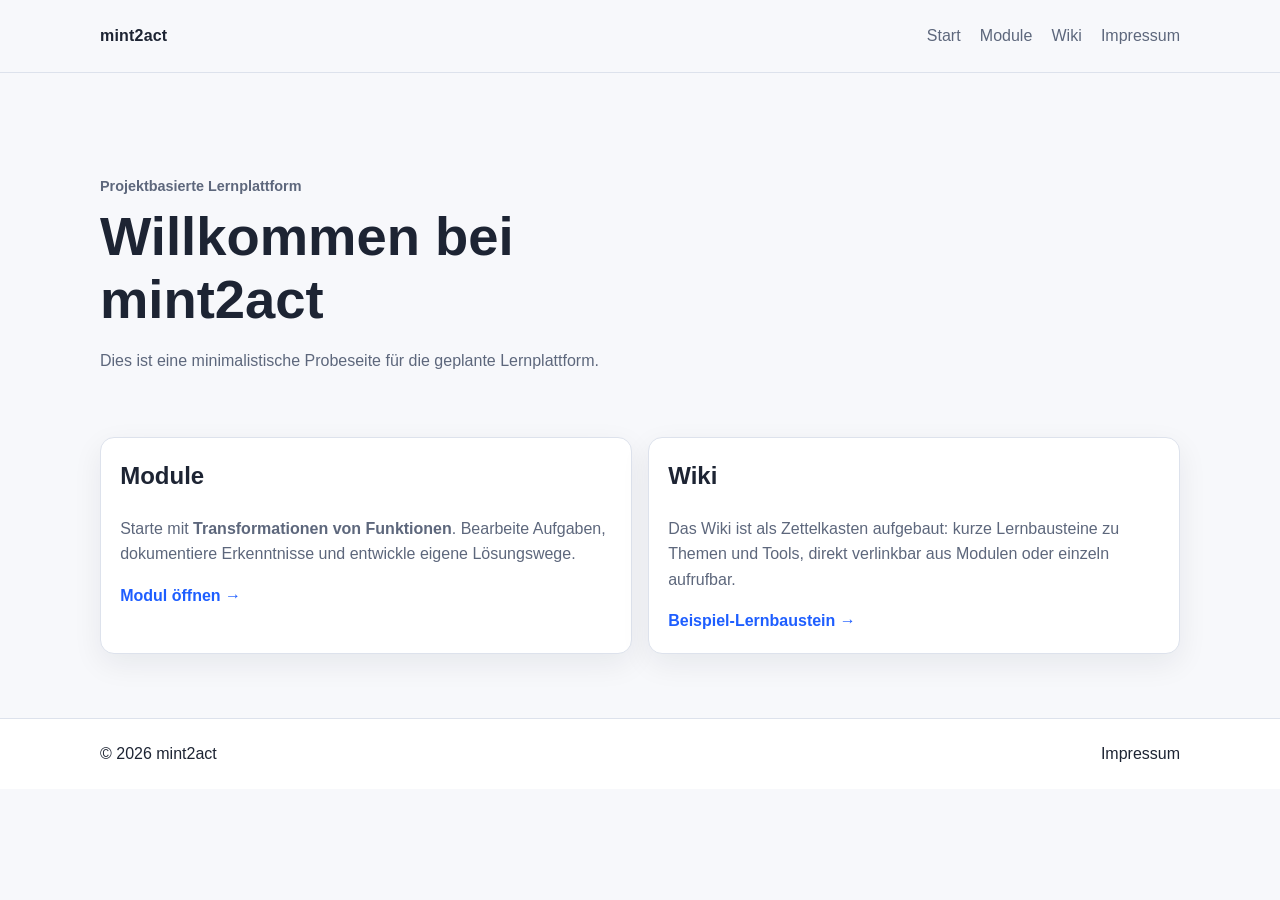
==== index.html @ 80e1b382 "Vereinfache Hero-Bereich der Startseite für Probesite" ====
<!DOCTYPE html>
<html lang="de">
  <head>
    <meta charset="UTF-8" />
    <meta name="viewport" content="width=device-width, initial-scale=1.0" />
    <title>mint2act | Projektbasiertes MINT-Lernen</title>
    <link rel="stylesheet" href="style.css" />
  </head>
  <body>
    <header class="site-header">
      <div class="container nav-wrap">
        <a class="brand" href="index.html">mint2act</a>
        <button class="menu-toggle" aria-expanded="false" aria-controls="main-nav">Menü</button>
        <nav id="main-nav" class="main-nav" aria-label="Hauptnavigation">
          <a href="index.html">Start</a>
          <a href="module/transformationen-von-funktionen.html">Module</a>
          <a href="wiki/lernbaustein-beispiel.html">Wiki</a>
          <a href="impressum.html">Impressum</a>
        </nav>
      </div>
    </header>

    <main>
      <section class="hero container">
        <p class="eyebrow">Projektbasierte Lernplattform</p>
        <h1>Willkommen bei mint2act</h1>
        <p>Dies ist eine minimalistische Probeseite für die geplante Lernplattform.</p>
      </section>

      <section class="container cards" aria-label="Bereiche der Plattform">
        <article class="card">
          <h2>Module</h2>
          <p>
            Starte mit <strong>Transformationen von Funktionen</strong>. Bearbeite Aufgaben,
            dokumentiere Erkenntnisse und entwickle eigene Lösungswege.
          </p>
          <a href="module/transformationen-von-funktionen.html">Modul öffnen →</a>
        </article>

        <article class="card">
          <h2>Wiki</h2>
          <p>
            Das Wiki ist als Zettelkasten aufgebaut: kurze Lernbausteine zu Themen und Tools,
            direkt verlinkbar aus Modulen oder einzeln aufrufbar.
          </p>
          <a href="wiki/lernbaustein-beispiel.html">Beispiel-Lernbaustein →</a>
        </article>
      </section>
    </main>

    <footer class="site-footer">
      <div class="container footer-content">
        <p>© <span id="year"></span> mint2act</p>
        <a href="impressum.html">Impressum</a>
      </div>
    </footer>

    <script>
      const menuToggle = document.querySelector('.menu-toggle');
      const nav = document.querySelector('#main-nav');

      menuToggle?.addEventListener('click', () => {
        const expanded = menuToggle.getAttribute('aria-expanded') === 'true';
        menuToggle.setAttribute('aria-expanded', String(!expanded));
        nav.classList.toggle('open');
      });

      document.querySelector('#year').textContent = new Date().getFullYear();
    </script>
  </body>
</html>
---- style.css ----
:root {
  --bg: #f7f8fb;
  --surface: #ffffff;
  --text: #1d2433;
  --muted: #5d677c;
  --line: #dde2ec;
  --accent: #1e5eff;
  --accent-contrast: #ffffff;
  --radius: 14px;
  --shadow: 0 10px 30px rgba(17, 24, 39, 0.07);
}

* {
  box-sizing: border-box;
}

body {
  margin: 0;
  font-family: Inter, "Segoe UI", Roboto, Arial, sans-serif;
  background: var(--bg);
  color: var(--text);
  line-height: 1.6;
}

a {
  color: inherit;
  text-decoration: none;
}

.container {
  width: min(1080px, 92%);
  margin: 0 auto;
}

.site-header {
  position: sticky;
  top: 0;
  background: rgba(247, 248, 251, 0.95);
  backdrop-filter: blur(8px);
  border-bottom: 1px solid var(--line);
}

.nav-wrap {
  display: flex;
  align-items: center;
  justify-content: space-between;
  gap: 1rem;
  min-height: 72px;
}

.brand {
  font-weight: 700;
  letter-spacing: 0.2px;
}

.main-nav {
  display: flex;
  gap: 1.2rem;
}

.main-nav a {
  color: var(--muted);
  font-weight: 500;
}

.main-nav a:hover,
.main-nav a:focus-visible {
  color: var(--text);
}

.menu-toggle {
  display: none;
  border: 1px solid var(--line);
  background: var(--surface);
  border-radius: 10px;
  padding: 0.45rem 0.75rem;
}

.hero {
  padding: 5.5rem 0 3rem;
}

.eyebrow {
  display: inline-block;
  margin-bottom: 0.5rem;
  color: var(--accent);
  font-size: 0.9rem;
  font-weight: 600;
}

h1 {
  margin: 0;
  max-width: 18ch;
  line-height: 1.15;
  font-size: clamp(2rem, 6vw, 3.4rem);
}

.hero p {
  max-width: 58ch;
  color: var(--muted);
}

.cards {
  display: grid;
  gap: 1rem;
  grid-template-columns: repeat(auto-fit, minmax(240px, 1fr));
  padding-bottom: 4rem;
}

.card {
  background: var(--surface);
  border: 1px solid var(--line);
  border-radius: var(--radius);
  box-shadow: var(--shadow);
  padding: 1.2rem;
}

.card h2 {
  margin-top: 0;
}

.card p {
  color: var(--muted);
}

.card a {
  color: var(--accent);
  font-weight: 600;
}

.site-footer {
  border-top: 1px solid var(--line);
  background: var(--surface);
}

.footer-content {
  min-height: 70px;
  display: flex;
  align-items: center;
  justify-content: space-between;
  gap: 1rem;
}

@media (max-width: 760px) {
  .menu-toggle {
    display: inline-block;
  }

  .main-nav {
    display: none;
    position: absolute;
    top: 72px;
    right: 4%;
    flex-direction: column;
    background: var(--surface);
    border: 1px solid var(--line);
    border-radius: 12px;
    box-shadow: var(--shadow);
    padding: 0.85rem;
    min-width: 180px;
  }

  .main-nav.open {
    display: flex;
  }
}
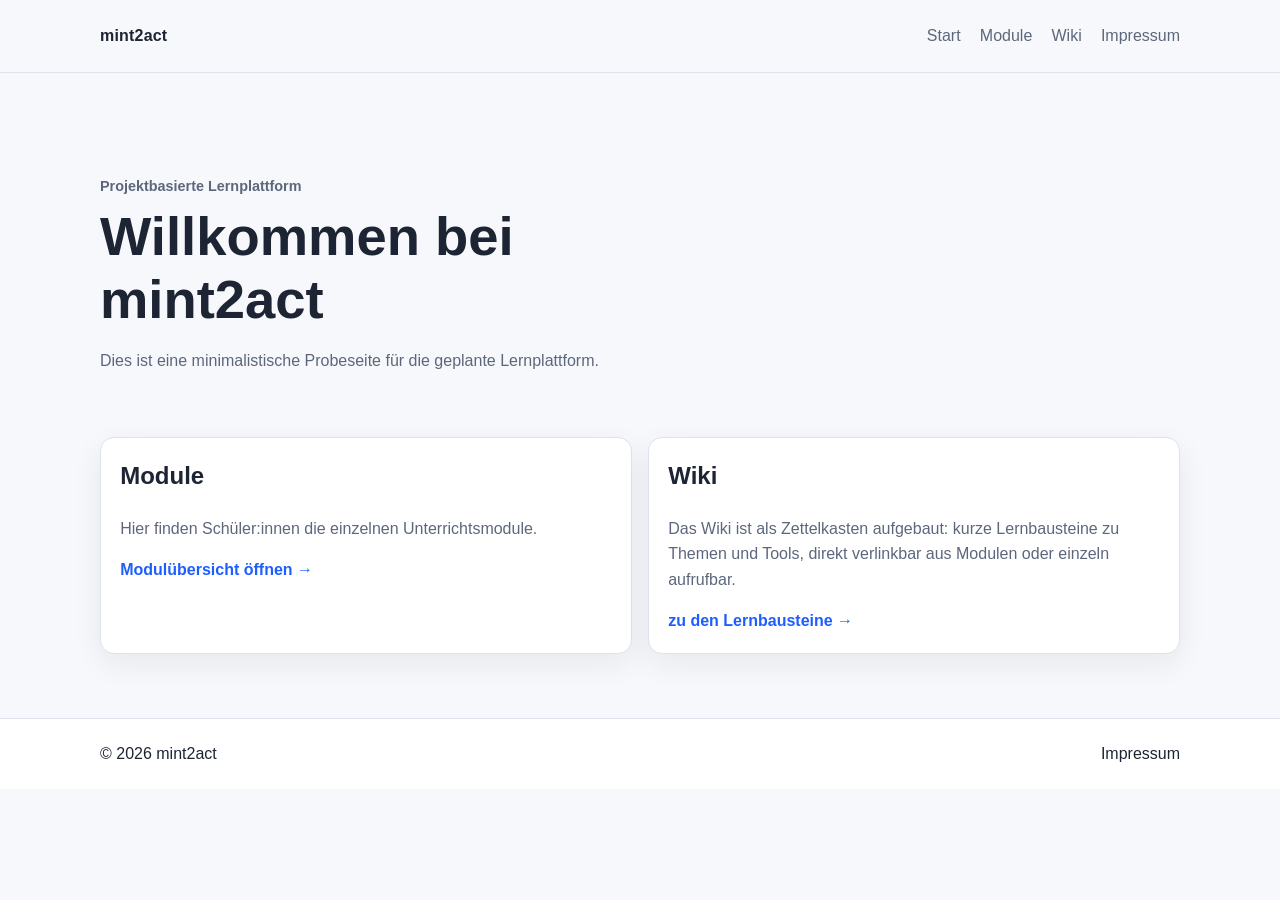
==== commit eac8f67b: "Ergänze Übersichtsseiten für Module und Wiki" ====
--- a/index.html
+++ b/index.html
@@ -13,8 +13,8 @@
         <button class="menu-toggle" aria-expanded="false" aria-controls="main-nav">Menü</button>
         <nav id="main-nav" class="main-nav" aria-label="Hauptnavigation">
           <a href="index.html">Start</a>
-          <a href="module/transformationen-von-funktionen.html">Module</a>
-          <a href="wiki/lernbaustein-beispiel.html">Wiki</a>
+          <a href="module/index.html">Module</a>
+          <a href="wiki/index.html">Wiki</a>
           <a href="impressum.html">Impressum</a>
         </nav>
       </div>
@@ -30,11 +30,8 @@
       <section class="container cards" aria-label="Bereiche der Plattform">
         <article class="card">
           <h2>Module</h2>
-          <p>
-            Starte mit <strong>Transformationen von Funktionen</strong>. Bearbeite Aufgaben,
-            dokumentiere Erkenntnisse und entwickle eigene Lösungswege.
-          </p>
-          <a href="module/transformationen-von-funktionen.html">Modul öffnen →</a>
+          <p>Hier finden Schüler:innen die einzelnen Unterrichtsmodule.</p>
+          <a href="module/index.html">Modulübersicht öffnen →</a>
         </article>
 
         <article class="card">
@@ -43,7 +40,7 @@
             Das Wiki ist als Zettelkasten aufgebaut: kurze Lernbausteine zu Themen und Tools,
             direkt verlinkbar aus Modulen oder einzeln aufrufbar.
           </p>
-          <a href="wiki/lernbaustein-beispiel.html">Beispiel-Lernbaustein →</a>
+          <a href="wiki/index.html">zu den Lernbausteine →</a>
         </article>
       </section>
     </main>
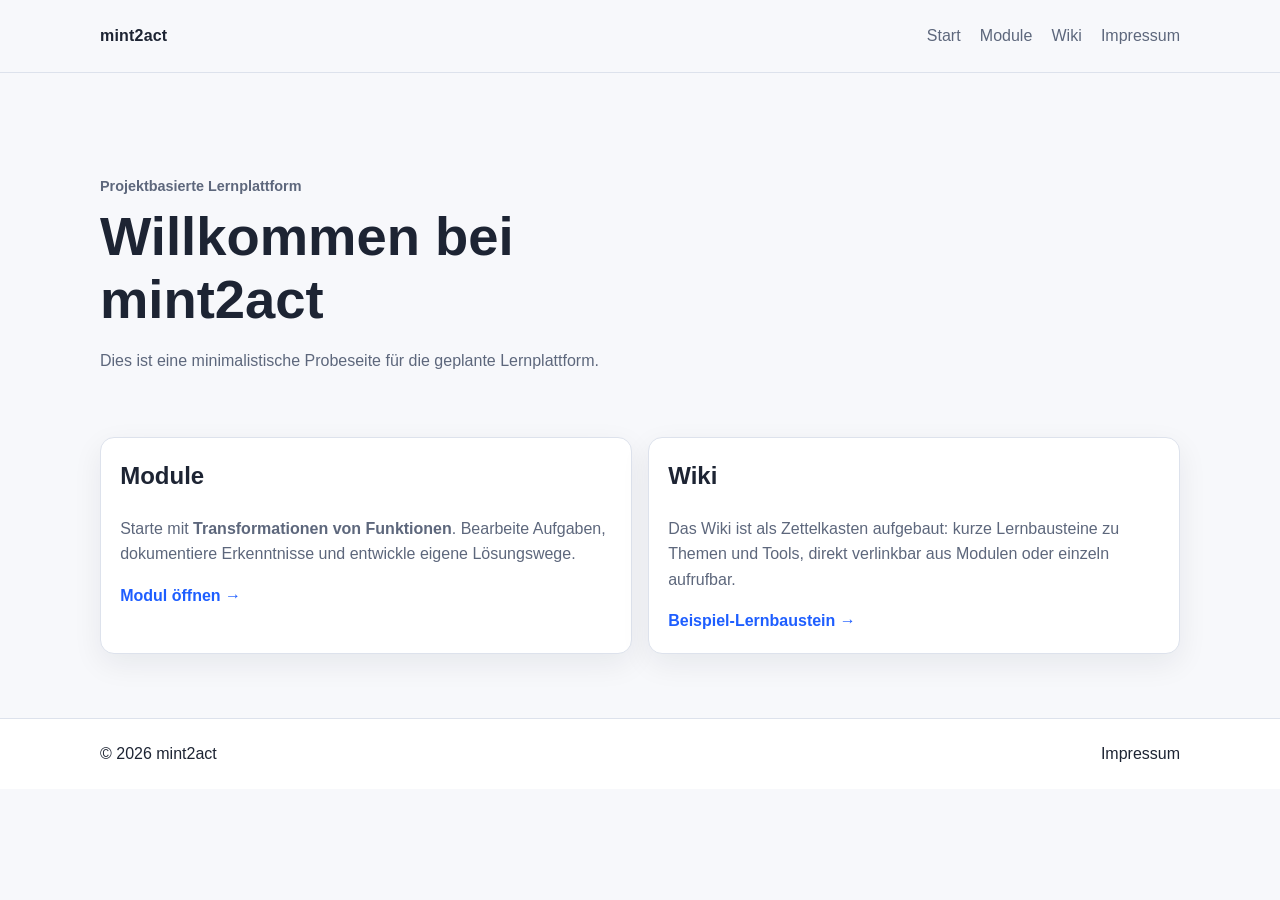
==== commit bcfe4e1b: "Merge branch 'main' into codex/create-minimalist-homepage-for-mint2act-azdzz8" ====
--- a/index.html
+++ b/index.html
@@ -13,8 +13,8 @@
         <button class="menu-toggle" aria-expanded="false" aria-controls="main-nav">Menü</button>
         <nav id="main-nav" class="main-nav" aria-label="Hauptnavigation">
           <a href="index.html">Start</a>
-          <a href="module/index.html">Module</a>
-          <a href="wiki/index.html">Wiki</a>
+          <a href="module/transformationen-von-funktionen.html">Module</a>
+          <a href="wiki/lernbaustein-beispiel.html">Wiki</a>
           <a href="impressum.html">Impressum</a>
         </nav>
       </div>
@@ -30,8 +30,11 @@
       <section class="container cards" aria-label="Bereiche der Plattform">
         <article class="card">
           <h2>Module</h2>
-          <p>Hier finden Schüler:innen die einzelnen Unterrichtsmodule.</p>
-          <a href="module/index.html">Modulübersicht öffnen →</a>
+          <p>
+            Starte mit <strong>Transformationen von Funktionen</strong>. Bearbeite Aufgaben,
+            dokumentiere Erkenntnisse und entwickle eigene Lösungswege.
+          </p>
+          <a href="module/transformationen-von-funktionen.html">Modul öffnen →</a>
         </article>
 
         <article class="card">
@@ -40,7 +43,7 @@
             Das Wiki ist als Zettelkasten aufgebaut: kurze Lernbausteine zu Themen und Tools,
             direkt verlinkbar aus Modulen oder einzeln aufrufbar.
           </p>
-          <a href="wiki/index.html">zu den Lernbausteine →</a>
+          <a href="wiki/lernbaustein-beispiel.html">Beispiel-Lernbaustein →</a>
         </article>
       </section>
     </main>
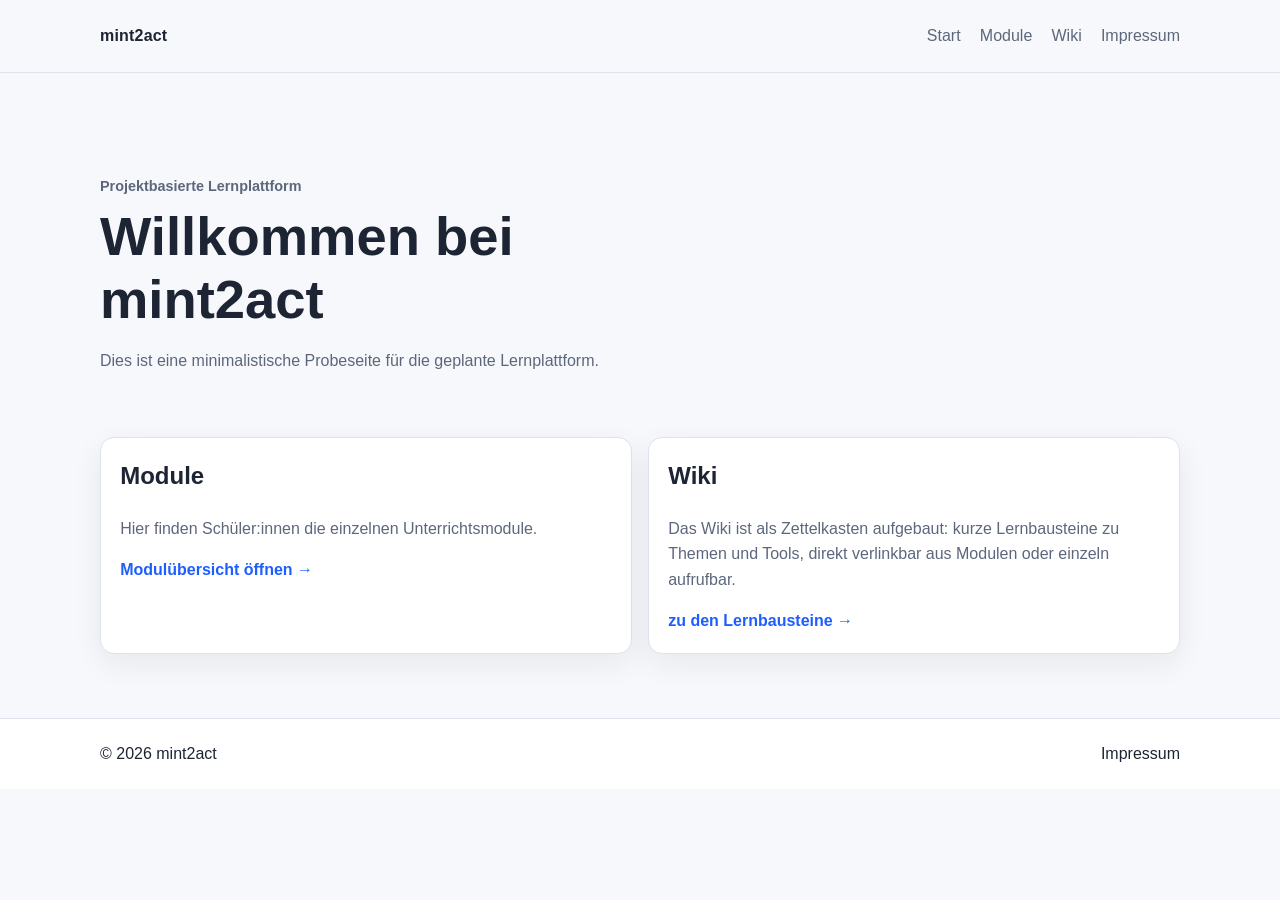
==== commit 8297e967: "Vereinfache Modul-Links und ergänze zwei Wiki-Beispielseiten" ====
--- a/index.html
+++ b/index.html
@@ -13,8 +13,8 @@
         <button class="menu-toggle" aria-expanded="false" aria-controls="main-nav">Menü</button>
         <nav id="main-nav" class="main-nav" aria-label="Hauptnavigation">
           <a href="index.html">Start</a>
-          <a href="module/transformationen-von-funktionen.html">Module</a>
-          <a href="wiki/lernbaustein-beispiel.html">Wiki</a>
+          <a href="module/index.html">Module</a>
+          <a href="wiki/index.html">Wiki</a>
           <a href="impressum.html">Impressum</a>
         </nav>
       </div>
@@ -30,11 +30,8 @@
       <section class="container cards" aria-label="Bereiche der Plattform">
         <article class="card">
           <h2>Module</h2>
-          <p>
-            Starte mit <strong>Transformationen von Funktionen</strong>. Bearbeite Aufgaben,
-            dokumentiere Erkenntnisse und entwickle eigene Lösungswege.
-          </p>
-          <a href="module/transformationen-von-funktionen.html">Modul öffnen →</a>
+          <p>Hier finden Schüler:innen die einzelnen Unterrichtsmodule.</p>
+          <a href="module/index.html">Modulübersicht öffnen →</a>
         </article>
 
         <article class="card">
@@ -43,7 +40,7 @@
             Das Wiki ist als Zettelkasten aufgebaut: kurze Lernbausteine zu Themen und Tools,
             direkt verlinkbar aus Modulen oder einzeln aufrufbar.
           </p>
-          <a href="wiki/lernbaustein-beispiel.html">Beispiel-Lernbaustein →</a>
+          <a href="wiki/index.html">zu den Lernbausteine →</a>
         </article>
       </section>
     </main>
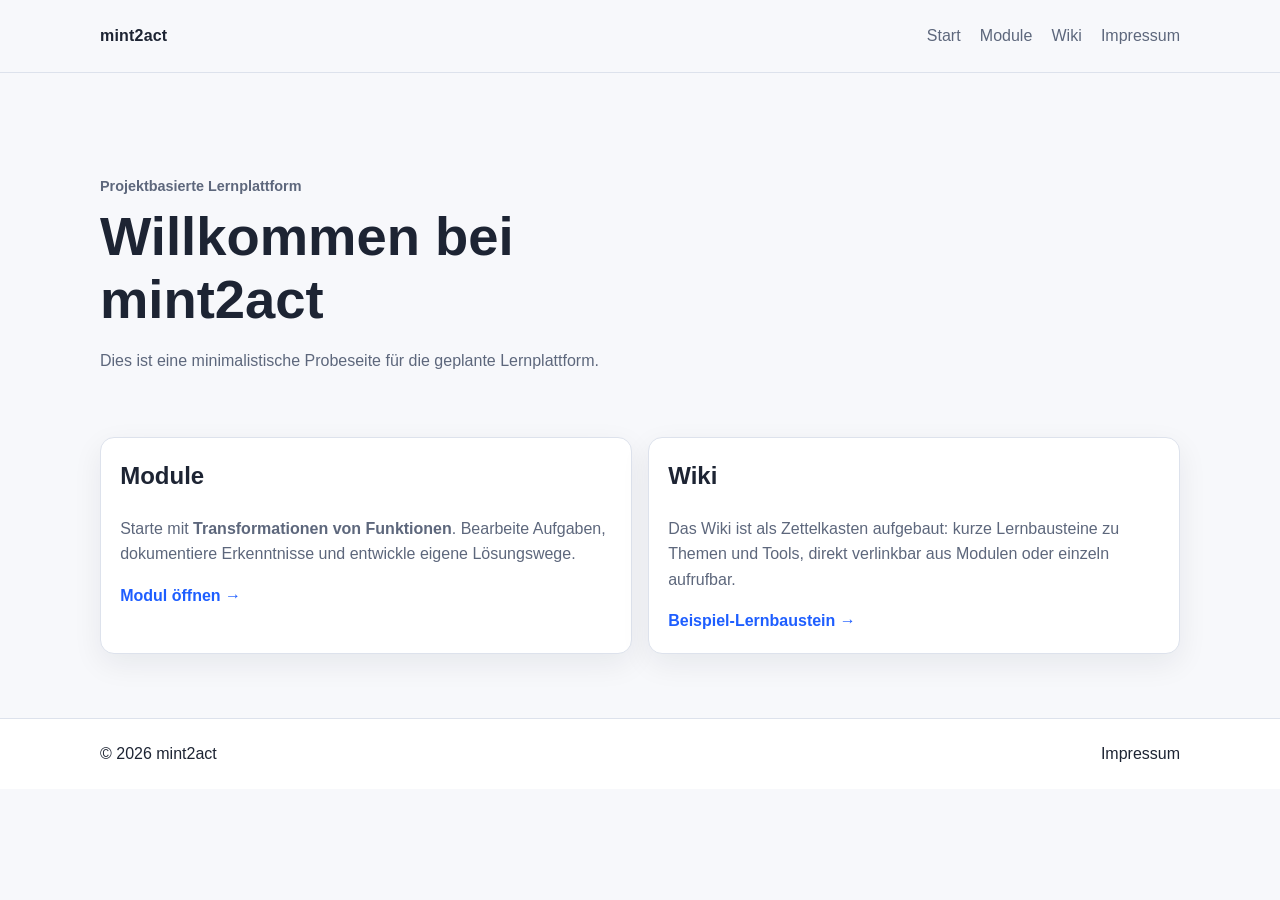
==== commit 32f53fdc: "Merge branch 'main' into codex/create-minimalist-homepage-for-mint2act-bin7np" ====
--- a/index.html
+++ b/index.html
@@ -13,8 +13,8 @@
         <button class="menu-toggle" aria-expanded="false" aria-controls="main-nav">Menü</button>
         <nav id="main-nav" class="main-nav" aria-label="Hauptnavigation">
           <a href="index.html">Start</a>
-          <a href="module/index.html">Module</a>
-          <a href="wiki/index.html">Wiki</a>
+          <a href="module/transformationen-von-funktionen.html">Module</a>
+          <a href="wiki/lernbaustein-beispiel.html">Wiki</a>
           <a href="impressum.html">Impressum</a>
         </nav>
       </div>
@@ -30,8 +30,11 @@
       <section class="container cards" aria-label="Bereiche der Plattform">
         <article class="card">
           <h2>Module</h2>
-          <p>Hier finden Schüler:innen die einzelnen Unterrichtsmodule.</p>
-          <a href="module/index.html">Modulübersicht öffnen →</a>
+          <p>
+            Starte mit <strong>Transformationen von Funktionen</strong>. Bearbeite Aufgaben,
+            dokumentiere Erkenntnisse und entwickle eigene Lösungswege.
+          </p>
+          <a href="module/transformationen-von-funktionen.html">Modul öffnen →</a>
         </article>
 
         <article class="card">
@@ -40,7 +43,7 @@
             Das Wiki ist als Zettelkasten aufgebaut: kurze Lernbausteine zu Themen und Tools,
             direkt verlinkbar aus Modulen oder einzeln aufrufbar.
           </p>
-          <a href="wiki/index.html">zu den Lernbausteine →</a>
+          <a href="wiki/lernbaustein-beispiel.html">Beispiel-Lernbaustein →</a>
         </article>
       </section>
     </main>
